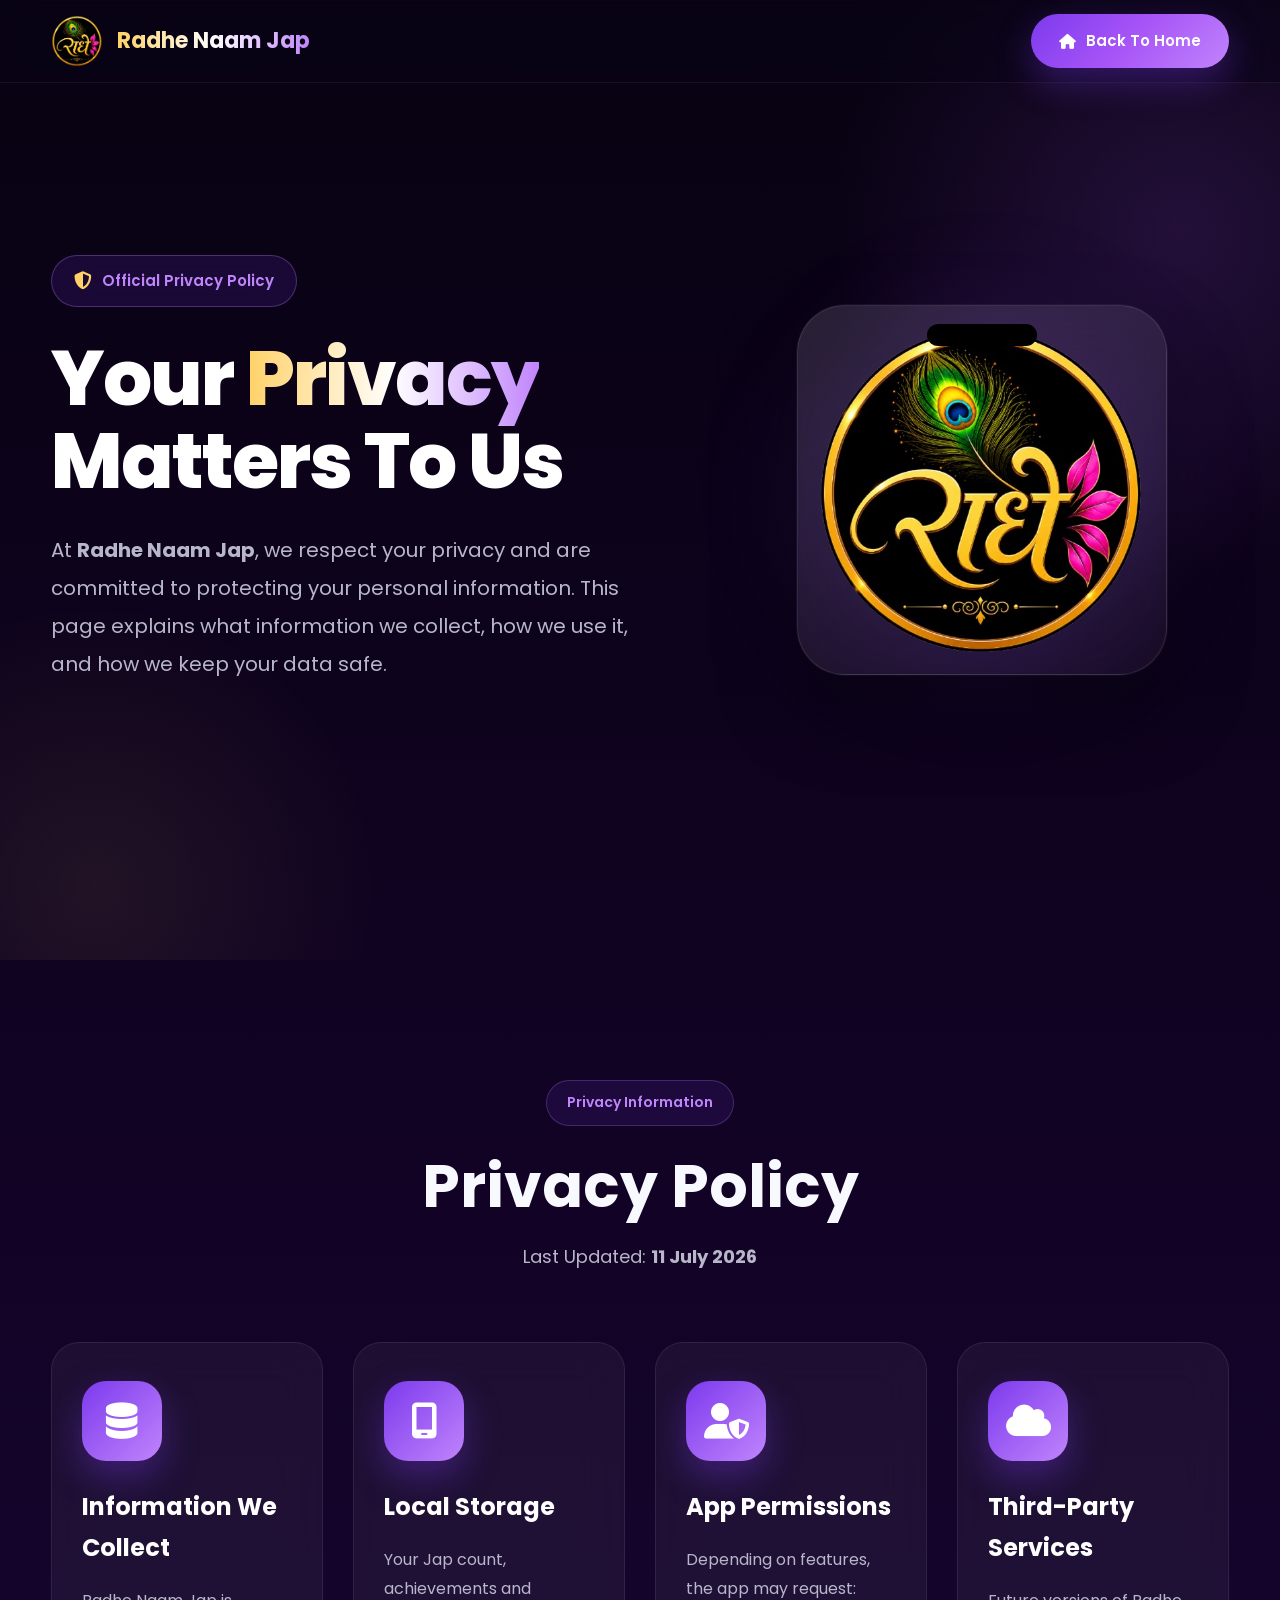
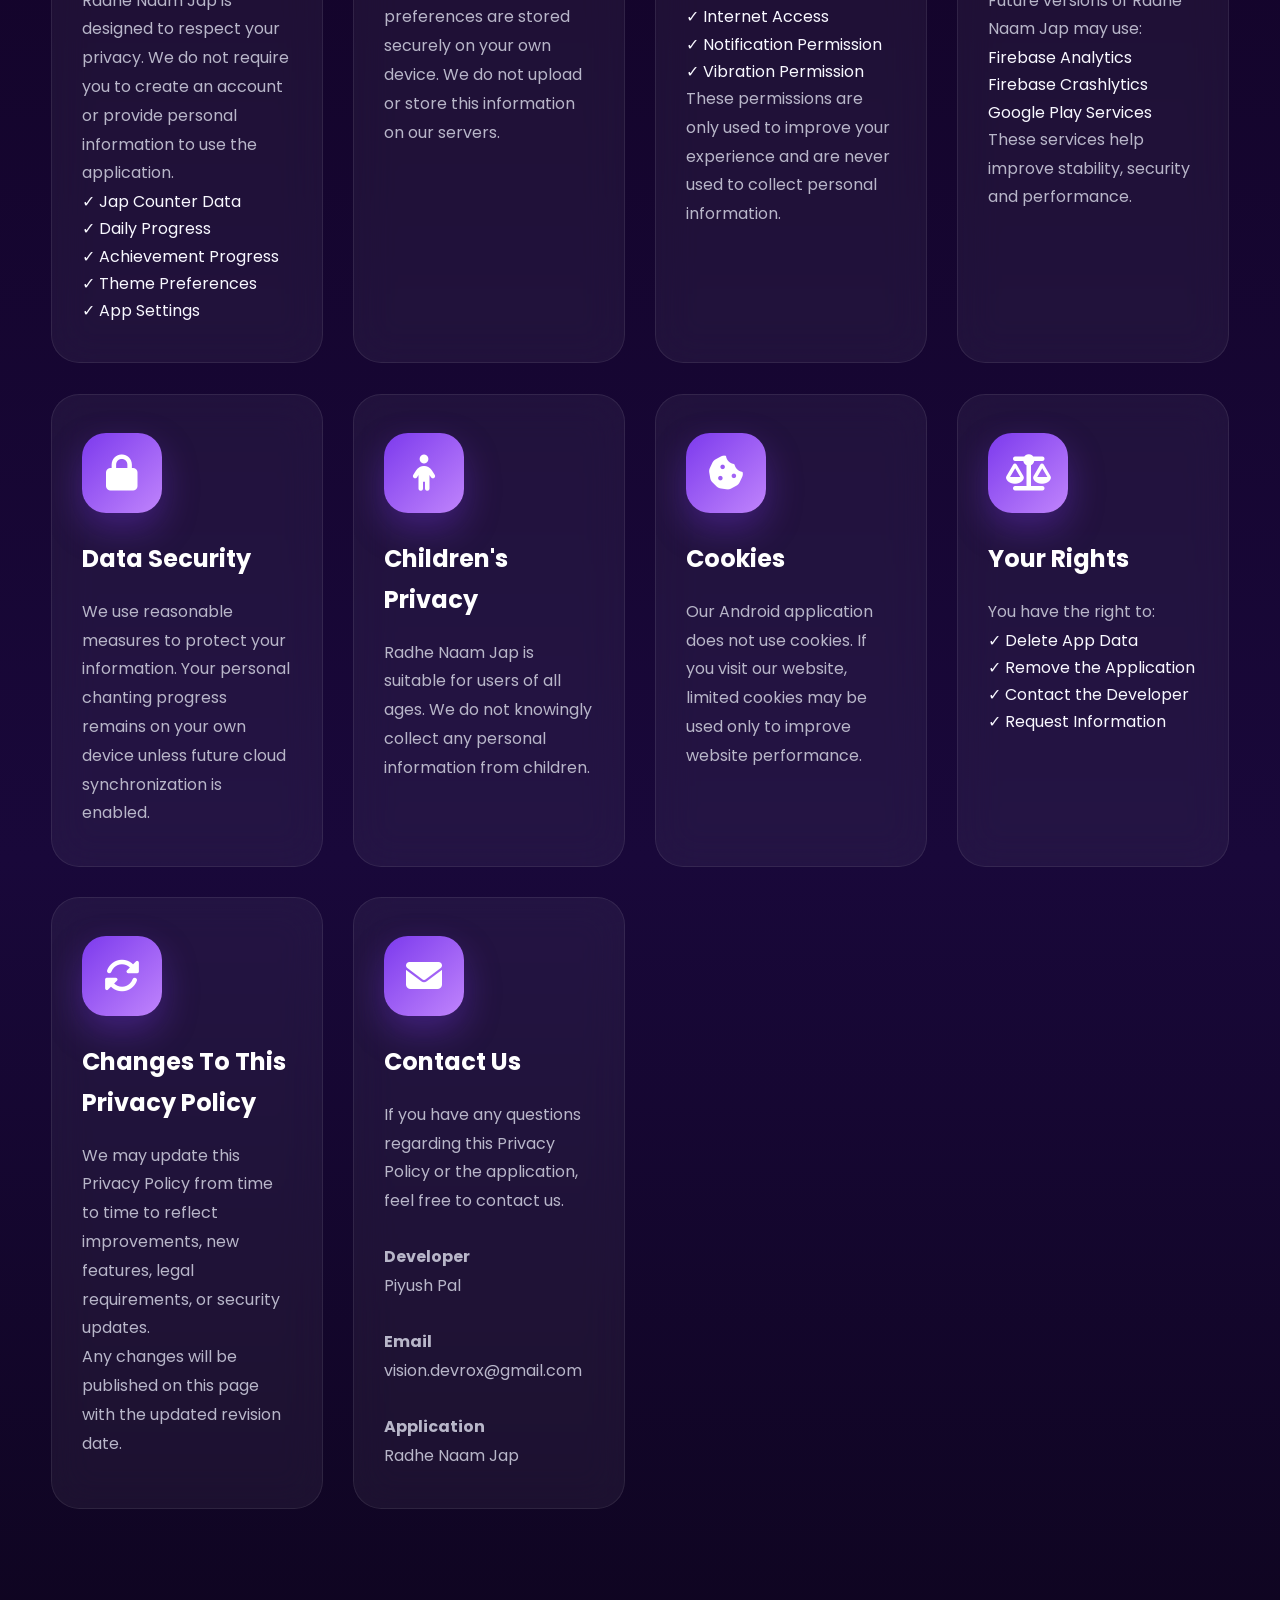
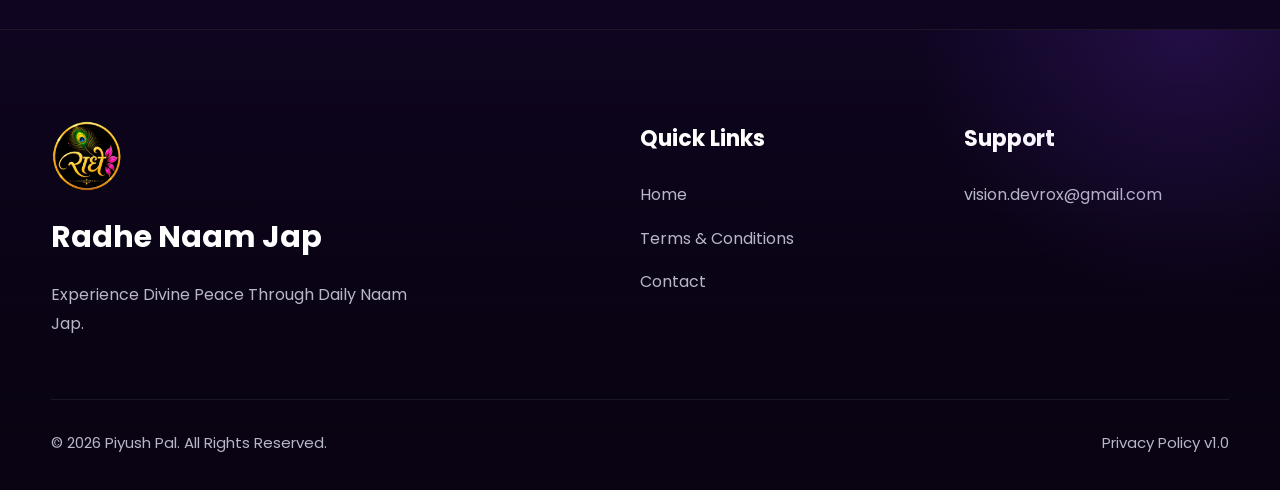
==== pages/privacy.html @ b9de7efd "Upload complete website with folders" ====
<!DOCTYPE html>
<html lang="en">

<head>

    <!-- ==========================================
         BASIC META
    =========================================== -->

    <meta charset="UTF-8">

    <meta name="viewport"
        content="width=device-width, initial-scale=1.0">

    <meta http-equiv="X-UA-Compatible"
        content="IE=edge">

    <title>

        Privacy Policy | Radhe Naam Jap

    </title>

    <meta name="description"
        content="Read the official Privacy Policy of Radhe Naam Jap Android Application. Learn how your data is protected and used.">

    <meta name="keywords"
        content="Privacy Policy, Radhe Naam Jap, Android App">

    <meta name="author"
        content="Piyush Pal">

    <meta name="theme-color"
        content="#120326">

    <!-- ==========================================
         FAVICON
    =========================================== -->

    <link rel="icon"
        href="../images/logo/logo.png">

    <!-- ==========================================
         GOOGLE FONT
    =========================================== -->

    <link rel="preconnect"
        href="https://fonts.googleapis.com">

    <link rel="preconnect"
        href="https://fonts.gstatic.com"
        crossorigin>

    <link href="https://fonts.googleapis.com/css2?family=Poppins:wght@300;400;500;600;700;800&display=swap"
        rel="stylesheet">

    <!-- ==========================================
         FONT AWESOME
    =========================================== -->

    <link rel="stylesheet"
        href="https://cdnjs.cloudflare.com/ajax/libs/font-awesome/6.7.2/css/all.min.css">

    <!-- ==========================================
         MAIN CSS
    =========================================== -->

    <link rel="stylesheet"
        href="../css/style.css">

</head>

<body>

    <!-- ==========================================
         HEADER
    =========================================== -->

    <header class="header">

        <div class="container navbar">

            <a href="../index.html"
                class="logo">

                <img src="../images/logo/logo.png"
                    alt="Logo">

                <span>

                    Radhe Naam Jap

                </span>

            </a>

            <a href="../index.html"
                class="download-btn">

                <i class="fa-solid fa-house"></i>

                Back To Home

            </a>

        </div>

    </header>

    <!-- ==========================================
         HERO
    =========================================== -->

    <section class="hero">

        <div class="container hero-container">

            <div class="hero-left">

                <div class="hero-badge">

                    <i class="fa-solid fa-shield-halved"></i>

                    Official Privacy Policy

                </div>

                <h1>

                    Your

                    <span class="text-gradient">

                        Privacy

                    </span>

                    Matters To Us

                </h1>

                <p class="hero-description">

                    At <strong>Radhe Naam Jap</strong>,
                    we respect your privacy and are committed
                    to protecting your personal information.
                    This page explains what information we collect,
                    how we use it, and how we keep your data safe.

                </p>

            </div>

            <div class="hero-right">

                <div class="phone-wrapper">

                    <div class="phone-glow"></div>

                    <div class="phone-frame">

                        <img src="../images/logo/logo.png"
                            alt="Privacy">

                    </div>

                </div>

            </div>

        </div>

    </section>

    <!-- ==========================================
         CONTENT
    =========================================== -->

    <section class="features">

        <div class="container">

            <div class="section-header">

                <span class="section-tag">

                    Privacy Information

                </span>

                <h2>

                    Privacy Policy

                </h2>

                <p>

                    Last Updated:
                    <strong>11 July 2026</strong>

                </p>

            </div>

            <div class="features-grid">

                                <!-- ==========================================
                     1. INFORMATION WE COLLECT
                =========================================== -->

                <div class="feature-card">

                    <div class="feature-icon">

                        <i class="fa-solid fa-database"></i>

                    </div>

                    <h3>

                        Information We Collect

                    </h3>

                    <p>

                        Radhe Naam Jap is designed to respect your privacy.
                        We do not require you to create an account or provide
                        personal information to use the application.

                    </p>

                    <ul>

                        <li>✓ Jap Counter Data</li>

                        <li>✓ Daily Progress</li>

                        <li>✓ Achievement Progress</li>

                        <li>✓ Theme Preferences</li>

                        <li>✓ App Settings</li>

                    </ul>

                </div>

                <!-- ==========================================
                     2. DATA STORAGE
                =========================================== -->

                <div class="feature-card">

                    <div class="feature-icon">

                        <i class="fa-solid fa-mobile-screen"></i>

                    </div>

                    <h3>

                        Local Storage

                    </h3>

                    <p>

                        Your Jap count, achievements and preferences
                        are stored securely on your own device.

                        We do not upload or store this information
                        on our servers.

                    </p>

                </div>

                <!-- ==========================================
                     3. PERMISSIONS
                =========================================== -->

                <div class="feature-card">

                    <div class="feature-icon">

                        <i class="fa-solid fa-user-shield"></i>

                    </div>

                    <h3>

                        App Permissions

                    </h3>

                    <p>

                        Depending on features, the app may request:

                    </p>

                    <ul>

                        <li>✓ Internet Access</li>

                        <li>✓ Notification Permission</li>

                        <li>✓ Vibration Permission</li>

                    </ul>

                    <p>

                        These permissions are only used to improve
                        your experience and are never used to collect
                        personal information.

                    </p>

                </div>

                <!-- ==========================================
                     4. THIRD PARTY SERVICES
                =========================================== -->

                <div class="feature-card">

                    <div class="feature-icon">

                        <i class="fa-solid fa-cloud"></i>

                    </div>

                    <h3>

                        Third-Party Services

                    </h3>

                    <p>

                        Future versions of Radhe Naam Jap may use:

                    </p>

                    <ul>

                        <li>Firebase Analytics</li>

                        <li>Firebase Crashlytics</li>

                        <li>Google Play Services</li>

                    </ul>

                    <p>

                        These services help improve stability,
                        security and performance.

                    </p>

                </div>

                <!-- ==========================================
                     5. DATA SECURITY
                =========================================== -->

                <div class="feature-card">

                    <div class="feature-icon">

                        <i class="fa-solid fa-lock"></i>

                    </div>

                    <h3>

                        Data Security

                    </h3>

                    <p>

                        We use reasonable measures to protect
                        your information.

                        Your personal chanting progress remains
                        on your own device unless future cloud
                        synchronization is enabled.

                    </p>

                </div>

                <!-- ==========================================
                     6. CHILDREN'S PRIVACY
                =========================================== -->

                <div class="feature-card">

                    <div class="feature-icon">

                        <i class="fa-solid fa-child"></i>

                    </div>

                    <h3>

                        Children's Privacy

                    </h3>

                    <p>

                        Radhe Naam Jap is suitable for users
                        of all ages.

                        We do not knowingly collect any personal
                        information from children.

                    </p>

                </div>

                <!-- ==========================================
                     7. COOKIES
                =========================================== -->

                <div class="feature-card">

                    <div class="feature-icon">

                        <i class="fa-solid fa-cookie-bite"></i>

                    </div>

                    <h3>

                        Cookies

                    </h3>

                    <p>

                        Our Android application does not use cookies.

                        If you visit our website, limited cookies
                        may be used only to improve website performance.

                    </p>

                </div>

                <!-- ==========================================
                     8. YOUR RIGHTS
                =========================================== -->

                <div class="feature-card">

                    <div class="feature-icon">

                        <i class="fa-solid fa-scale-balanced"></i>

                    </div>

                    <h3>

                        Your Rights

                    </h3>

                    <p>

                        You have the right to:

                    </p>

                    <ul>

                        <li>✓ Delete App Data</li>

                        <li>✓ Remove the Application</li>

                        <li>✓ Contact the Developer</li>

                        <li>✓ Request Information</li>

                    </ul>

                </div>

                                <!-- ==========================================
                     9. POLICY UPDATES
                =========================================== -->

                <div class="feature-card">

                    <div class="feature-icon">

                        <i class="fa-solid fa-rotate"></i>

                    </div>

                    <h3>

                        Changes To This Privacy Policy

                    </h3>

                    <p>

                        We may update this Privacy Policy from time to time
                        to reflect improvements, new features, legal
                        requirements, or security updates.

                    </p>

                    <p>

                        Any changes will be published on this page with
                        the updated revision date.

                    </p>

                </div>

                <!-- ==========================================
                     10. CONTACT
                =========================================== -->

                <div class="feature-card">

                    <div class="feature-icon">

                        <i class="fa-solid fa-envelope"></i>

                    </div>

                    <h3>

                        Contact Us

                    </h3>

                    <p>

                        If you have any questions regarding this
                        Privacy Policy or the application,
                        feel free to contact us.

                    </p>

                    <br>

                    <p>

                        <strong>Developer</strong><br>

                        Piyush Pal

                    </p>

                    <br>

                    <p>

                        <strong>Email</strong><br>

                        <a href="mailto:vision.devrox@gmail.com">

                            vision.devrox@gmail.com

                        </a>

                    </p>

                    <br>

                    <p>

                        <strong>Application</strong><br>

                        Radhe Naam Jap

                    </p>

                </div>

            </div>

        </div>

    </section>

    <!-- ==========================================
         FOOTER
    =========================================== -->

    <footer class="footer">

        <div class="container">

            <div class="footer-top">

                <div class="footer-brand">

                    <img
                        src="../images/logo/logo.png"
                        alt="Logo">

                    <h3>

                        Radhe Naam Jap

                    </h3>

                    <p>

                        Experience Divine Peace Through Daily Naam Jap.

                    </p>

                </div>

                <div class="footer-links">

                    <h4>

                        Quick Links

                    </h4>

                    <a href="../index.html">

                        Home

                    </a>

                    <a href="terms.html">

                        Terms & Conditions

                    </a>

                    <a href="contact.html">

                        Contact

                    </a>

                </div>

                <div class="footer-links">

                    <h4>

                        Support

                    </h4>

                    <a href="mailto:vision.devrox@gmail.com">

                        vision.devrox@gmail.com

                    </a>

                </div>

            </div>

            <div class="footer-bottom">

                <p>

                    © <span id="currentYear"></span> Piyush Pal.
                    All Rights Reserved.

                </p>

                <p>

                    Privacy Policy v1.0

                </p>

            </div>

        </div>

    </footer>

    <!-- ==========================================
         JAVASCRIPT
    =========================================== -->

    <script>

        document.getElementById("currentYear").textContent =
            new Date().getFullYear();

    </script>

</body>

</html>
---- css/style.css ----
/* ==========================================================
   RADHE NAAM JAP WEBSITE
   Version : 2.0.0
   Theme   : Purple Glassmorphism
   Author  : Piyush Pal
========================================================== */

/* ==========================================================
   GOOGLE FONT
========================================================== */

@import url('https://fonts.googleapis.com/css2?family=Poppins:wght@300;400;500;600;700;800&display=swap');

/* ==========================================================
   ROOT VARIABLES
========================================================== */

:root{

    --primary:#7c3aed;

    --primary-light:#a855f7;

    --secondary:#c084fc;

    --accent:#facc15;

    --gold:#ffd166;

    --white:#ffffff;

    --text:#f8f8ff;

    --muted:#b8b6c9;

    --bg:#090312;

    --bg2:#120326;

    --card:rgba(255,255,255,.05);

    --glass:rgba(255,255,255,.07);

    --border:rgba(255,255,255,.08);

    --shadow:0 20px 60px rgba(0,0,0,.35);

    --radius:24px;

    --transition:.35s ease;

}

/* ==========================================================
   RESET
========================================================== */

*{

    margin:0;

    padding:0;

    box-sizing:border-box;

}

html{

    scroll-behavior:smooth;

}

body{

    font-family:"Poppins",sans-serif;

    background:

    linear-gradient(

    180deg,

    #080211,

    #120326,

    #19083a,

    #090312

    );

    color:var(--text);

    overflow-x:hidden;

    line-height:1.7;

}

img{

    max-width:100%;

    display:block;

}

a{

    text-decoration:none;

    color:inherit;

}

button{

    border:none;

    outline:none;

    cursor:pointer;

    font-family:inherit;

}

ul{

    list-style:none;

}

/* ==========================================================
   SCROLLBAR
========================================================== */

::-webkit-scrollbar{

    width:10px;

}

::-webkit-scrollbar-track{

    background:#0d051d;

}

::-webkit-scrollbar-thumb{

    background:linear-gradient(

    var(--primary),

    var(--secondary)

    );

    border-radius:50px;

}

/* ==========================================================
   SELECTION
========================================================== */

::selection{

    background:var(--primary);

    color:#fff;

}

/* ==========================================================
   CONTAINER
========================================================== */

.container{

    width:min(1200px,92%);

    margin:auto;

}

/* ==========================================================
   COMMON SECTION
========================================================== */

section{

    position:relative;

    padding:120px 0;

}

.section-header{

    max-width:760px;

    margin:0 auto 70px;

    text-align:center;

}

.section-tag{

    display:inline-flex;

    align-items:center;

    gap:8px;

    padding:10px 20px;

    border-radius:50px;

    background:rgba(124,58,237,.12);

    color:var(--secondary);

    border:1px solid rgba(192,132,252,.25);

    font-size:14px;

    font-weight:600;

    margin-bottom:24px;

}

.section-header h2{

    font-size:clamp(38px,5vw,60px);

    line-height:1.2;

    margin-bottom:20px;

}

.section-header p{

    color:var(--muted);

    font-size:18px;

}

/* ==========================================================
   TEXT GRADIENT
========================================================== */

.text-gradient{

    background:linear-gradient(

    90deg,

    var(--gold),

    #ffffff,

    var(--secondary)

    );

    -webkit-background-clip:text;

    background-clip:text;

    -webkit-text-fill-color:transparent;

}

/* ==========================================================
   BACKGROUND BLOBS
========================================================== */

.background-blobs{

    position:fixed;

    inset:0;

    overflow:hidden;

    pointer-events:none;

    z-index:-2;

}

.blob{

    position:absolute;

    border-radius:50%;

    filter:blur(90px);

    opacity:.35;

    animation:floatBlob 16s ease-in-out infinite;

}

.blob1{

    width:420px;

    height:420px;

    background:#7c3aed;

    top:-120px;

    left:-120px;

}

.blob2{

    width:350px;

    height:350px;

    background:#c084fc;

    right:-80px;

    top:180px;

    animation-delay:3s;

}

.blob3{

    width:300px;

    height:300px;

    background:#4f46e5;

    bottom:-100px;

    left:20%;

    animation-delay:6s;

}

.blob4{

    width:260px;

    height:260px;

    background:#9333ea;

    right:15%;

    bottom:10%;

    animation-delay:9s;

}

@keyframes floatBlob{

    0%,100%{

        transform:translateY(0) scale(1);

    }

    50%{

        transform:translateY(-40px) scale(1.08);

    }

}

/* ==========================================================
   LOADER
========================================================== */

#loader{

    position:fixed;

    inset:0;

    background:linear-gradient(
        180deg,
        #090312,
        #120326
    );

    display:flex;

    flex-direction:column;

    align-items:center;

    justify-content:center;

    gap:30px;

    z-index:99999;

    transition:.6s ease;

}

#loader.hide{

    opacity:0;

    visibility:hidden;

}

.loader-ring{

    width:90px;

    height:90px;

    border-radius:50%;

    border:5px solid rgba(255,255,255,.08);

    border-top:5px solid var(--primary);

    animation:loaderSpin 1s linear infinite;

}

#loader h2{

    font-size:30px;

    font-weight:700;

    letter-spacing:1px;

    color:#fff;

}

@keyframes loaderSpin{

    to{

        transform:rotate(360deg);

    }

}

/* ==========================================================
   PROGRESS BAR
========================================================== */

#progressBar{

    position:fixed;

    top:0;

    left:0;

    width:0;

    height:4px;

    background:linear-gradient(
        90deg,
        var(--primary),
        var(--secondary),
        var(--gold)
    );

    z-index:9999;

}

/* ==========================================================
   CURSOR GLOW
========================================================== */

.cursor-glow{

    position:fixed;

    width:260px;

    height:260px;

    border-radius:50%;

    background:radial-gradient(
        circle,
        rgba(168,85,247,.18),
        transparent 70%
    );

    pointer-events:none;

    transform:translate(-50%,-50%);

    z-index:-1;

    transition:
        left .08s linear,
        top .08s linear;

}

/* ==========================================================
   HEADER
========================================================== */

.header{

    position:fixed;

    top:0;

    left:0;

    width:100%;

    z-index:1000;

    backdrop-filter:blur(18px);

    background:rgba(10,5,25,.45);

    border-bottom:1px solid rgba(255,255,255,.06);

    transition:.35s;

}

.header.scrolled{

    background:rgba(10,5,25,.88);

    box-shadow:0 10px 40px rgba(0,0,0,.28);

}

/* ==========================================================
   NAVBAR
========================================================== */

.navbar{

    height:82px;

    display:flex;

    align-items:center;

    justify-content:space-between;

    gap:30px;

}

/* ==========================================================
   LOGO
========================================================== */

.logo{

    display:flex;

    align-items:center;

    gap:14px;

    color:#fff;

    font-size:22px;

    font-weight:700;

    flex-shrink:0;

}

.logo img{

    width:52px;

    height:52px;

    object-fit:contain;

}

.logo span{

    background:linear-gradient(
        90deg,
        var(--gold),
        #ffffff,
        var(--secondary)
    );

    background-clip:text;

    -webkit-background-clip:text;

    -webkit-text-fill-color:transparent;

}

/* ==========================================================
   NAVIGATION
========================================================== */

.nav{

    flex:1;

    display:flex;

    justify-content:center;

}

.nav-links{

    display:flex;

    align-items:center;

    gap:38px;

}

.nav-links a{

    position:relative;

    color:var(--text);

    font-size:16px;

    font-weight:500;

    transition:.3s;

}

.nav-links a:hover,

.nav-links a.active{

    color:var(--gold);

}

.nav-links a::after{

    content:"";

    position:absolute;

    left:50%;

    bottom:-8px;

    width:0;

    height:2px;

    background:var(--gold);

    border-radius:50px;

    transform:translateX(-50%);

    transition:.3s;

}

.nav-links a:hover::after,

.nav-links a.active::after{

    width:100%;

}

/* ==========================================================
   DOWNLOAD BUTTON
========================================================== */

.download-btn{

    display:inline-flex;

    align-items:center;

    justify-content:center;

    gap:10px;

    padding:14px 28px;

    border-radius:50px;

    background:linear-gradient(
        135deg,
        #7c3aed,
        #a855f7,
        #c084fc
    );

    color:#fff;

    font-size:15px;

    font-weight:600;

    transition:.35s;

    box-shadow:0 14px 35px rgba(124,58,237,.35);

}

.download-btn:hover{

    transform:translateY(-4px);

    box-shadow:0 20px 45px rgba(124,58,237,.45);

}

/* ==========================================================
   MOBILE MENU
========================================================== */

.menu-toggle{

    width:48px;

    height:48px;

    display:none;

    flex-direction:column;

    justify-content:center;

    align-items:center;

    gap:6px;

    background:none;

}

.menu-toggle span{

    width:28px;

    height:3px;

    border-radius:20px;

    background:#fff;

    transition:.35s;

}

.menu-toggle.active span:nth-child(1){

    transform:translateY(9px) rotate(45deg);

}

.menu-toggle.active span:nth-child(2){

    opacity:0;

}

.menu-toggle.active span:nth-child(3){

    transform:translateY(-9px) rotate(-45deg);

}

/* ==========================================================
   HERO SECTION
========================================================== */

.hero{

    min-height:100vh;

    display:flex;

    align-items:center;

    position:relative;

    overflow:hidden;

    padding-top:140px;

}

.hero-container{

    display:grid;

    grid-template-columns:1.1fr .9fr;

    align-items:center;

    gap:80px;

}

/* ==========================================================
   HERO LEFT
========================================================== */

.hero-left{

    position:relative;

    z-index:2;

}

.hero-badge{

    display:inline-flex;

    align-items:center;

    gap:10px;

    padding:12px 22px;

    border-radius:50px;

    margin-bottom:30px;

    background:rgba(124,58,237,.15);

    border:1px solid rgba(192,132,252,.30);

    color:var(--secondary);

    font-size:15px;

    font-weight:600;

    backdrop-filter:blur(18px);

}

.hero-badge i{

    color:var(--gold);

    font-size:18px;

}

/* ==========================================================
   HERO TITLE
========================================================== */

.hero h1{

    font-size:clamp(52px,6vw,78px);

    line-height:1.08;

    font-weight:800;

    margin-bottom:28px;

    letter-spacing:-2px;

    color:#ffffff;

}

.hero-description{

    max-width:640px;

    font-size:20px;

    color:var(--muted);

    line-height:1.9;

    margin-bottom:42px;

}

/* ==========================================================
   HERO BUTTONS
========================================================== */

.hero-buttons{

    display:flex;

    align-items:center;

    gap:20px;

    flex-wrap:wrap;

    margin-bottom:60px;

}

.btn-primary{

    display:inline-flex;

    align-items:center;

    justify-content:center;

    gap:12px;

    padding:18px 36px;

    border-radius:60px;

    background:linear-gradient(

    135deg,

    var(--primary),

    var(--primary-light),

    var(--secondary)

    );

    color:#fff;

    font-size:16px;

    font-weight:600;

    transition:.35s;

    box-shadow:0 18px 45px rgba(124,58,237,.35);

}

.btn-primary:hover{

    transform:translateY(-4px);

    box-shadow:0 24px 60px rgba(124,58,237,.45);

}

.btn-secondary{

    display:inline-flex;

    align-items:center;

    justify-content:center;

    gap:12px;

    padding:18px 34px;

    border-radius:60px;

    border:1px solid rgba(255,255,255,.12);

    background:rgba(255,255,255,.05);

    backdrop-filter:blur(18px);

    color:#ffffff;

    transition:.35s;

}

.btn-secondary:hover{

    background:rgba(255,255,255,.10);

    transform:translateY(-4px);

}

/* ==========================================================
   MINI STATS
========================================================== */

.hero-stats{

    display:flex;

    align-items:center;

    gap:24px;

    flex-wrap:wrap;

}

.mini-stat{

    min-width:150px;

    padding:22px;

    border-radius:22px;

    background:rgba(255,255,255,.05);

    border:1px solid rgba(255,255,255,.08);

    backdrop-filter:blur(20px);

    transition:.35s;

}

.mini-stat:hover{

    transform:translateY(-8px);

    border-color:rgba(192,132,252,.35);

}

.mini-stat h3{

    font-size:30px;

    color:var(--gold);

    margin-bottom:6px;

}

.mini-stat span{

    color:var(--muted);

    font-size:15px;

}

/* ==========================================================
   HERO RIGHT
========================================================== */

.hero-right{

    position:relative;

    display:flex;

    align-items:center;

    justify-content:center;

    min-height:700px;

}

.phone-wrapper{

    position:relative;

    width:370px;

    z-index:2;

}

/* ==========================================================
   PHONE GLOW
========================================================== */

.phone-glow{

    position:absolute;

    inset:-40px;

    border-radius:50%;

    background:radial-gradient(

        circle,

        rgba(168,85,247,.45),

        rgba(124,58,237,.18),

        transparent 72%

    );

    filter:blur(40px);

    animation:phoneGlow 4s ease-in-out infinite;

    z-index:-1;

}

@keyframes phoneGlow{

    0%,100%{

        transform:scale(1);

        opacity:.8;

    }

    50%{

        transform:scale(1.08);

        opacity:1;

    }

}

/* ==========================================================
   PHONE FRAME
========================================================== */

.phone-frame{

    position:relative;

    width:100%;

    padding:16px;

    border-radius:48px;

    background:linear-gradient(

        145deg,

        rgba(255,255,255,.12),

        rgba(255,255,255,.04)

    );

    border:1px solid rgba(255,255,255,.10);

    backdrop-filter:blur(30px);

    box-shadow:

        0 35px 80px rgba(0,0,0,.45),

        0 0 0 1px rgba(255,255,255,.05);

}

.phone-frame::before{

    content:"";

    position:absolute;

    top:18px;

    left:50%;

    transform:translateX(-50%);

    width:110px;

    height:22px;

    border-radius:20px;

    background:#000;

    z-index:5;

}

.phone-frame img{

    width:100%;

    border-radius:34px;

    display:block;

}

/* ==========================================================
   FLOATING CARDS
========================================================== */

.floating-card{

    position:absolute;

    display:flex;

    align-items:center;

    gap:16px;

    padding:18px 22px;

    border-radius:22px;

    background:rgba(255,255,255,.07);

    border:1px solid rgba(255,255,255,.10);

    backdrop-filter:blur(24px);

    box-shadow:0 25px 55px rgba(0,0,0,.28);

    animation:floatCard 5s ease-in-out infinite;

    z-index:3;

}

.floating-card i{

    width:54px;

    height:54px;

    display:flex;

    align-items:center;

    justify-content:center;

    border-radius:16px;

    background:linear-gradient(

        135deg,

        var(--primary),

        var(--secondary)

    );

    color:#fff;

    font-size:22px;

}

.floating-card h4{

    font-size:17px;

    margin-bottom:4px;

    color:#fff;

}

.floating-card p{

    font-size:14px;

    color:var(--muted);

}

/* ==========================================================
   CARD POSITIONS
========================================================== */

.card-one{

    top:70px;

    left:-120px;

}

.card-two{

    right:-120px;

    top:250px;

    animation-delay:1.5s;

}

.card-three{

    left:-80px;

    bottom:60px;

    animation-delay:3s;

}

/* ==========================================================
   CARD ANIMATION
========================================================== */

@keyframes floatCard{

    0%,100%{

        transform:translateY(0);

    }

    50%{

        transform:translateY(-16px);

    }

}

/* ==========================================================
   HERO DECORATION
========================================================== */

.hero::before{

    content:"";

    position:absolute;

    width:700px;

    height:700px;

    right:-250px;

    top:-120px;

    border-radius:50%;

    background:radial-gradient(

        circle,

        rgba(168,85,247,.16),

        transparent 70%

    );

    pointer-events:none;

}

.hero::after{

    content:"";

    position:absolute;

    width:550px;

    height:550px;

    left:-180px;

    bottom:-200px;

    border-radius:50%;

    background:radial-gradient(

        circle,

        rgba(255,209,102,.08),

        transparent 75%

    );

    pointer-events:none;

}

/* ==========================================================
   FEATURES SECTION
========================================================== */

.features{

    position:relative;

    overflow:hidden;

}

.features-grid{

    display:grid;

    grid-template-columns:repeat(4,1fr);

    gap:30px;

}

/* ==========================================================
   FEATURE CARD
========================================================== */

.feature-card{

    position:relative;

    overflow:hidden;

    padding:38px 30px;

    border-radius:28px;

    background:rgba(255,255,255,.05);

    border:1px solid rgba(255,255,255,.08);

    backdrop-filter:blur(20px);

    transition:.45s ease;

}

.feature-card::before{

    content:"";

    position:absolute;

    inset:0;

    background:linear-gradient(

        135deg,

        rgba(168,85,247,.15),

        transparent,

        rgba(255,209,102,.06)

    );

    opacity:0;

    transition:.4s;

}

.feature-card:hover::before{

    opacity:1;

}

.feature-card:hover{

    transform:translateY(-12px);

    border-color:rgba(192,132,252,.35);

    box-shadow:

        0 25px 60px rgba(0,0,0,.30);

}

/* ==========================================================
   FEATURE ICON
========================================================== */

.feature-icon{

    width:80px;

    height:80px;

    border-radius:24px;

    display:flex;

    align-items:center;

    justify-content:center;

    margin-bottom:26px;

    font-size:36px;

    background:linear-gradient(

        135deg,

        var(--primary),

        var(--secondary)

    );

    color:#fff;

    box-shadow:

        0 15px 35px rgba(124,58,237,.35);

}

/* ==========================================================
   FEATURE TITLE
========================================================== */

.feature-card h3{

    font-size:24px;

    margin-bottom:18px;

    color:#fff;

}

.feature-card p{

    color:var(--muted);

    font-size:16px;

    line-height:1.8;

}

/* ==========================================================
   FEATURE HOVER
========================================================== */

.feature-card:hover .feature-icon{

    transform:rotate(8deg) scale(1.08);

    transition:.4s;

}

/* ==========================================================
   FEATURE BORDER GLOW
========================================================== */

.feature-card::after{

    content:"";

    position:absolute;

    inset:0;

    border-radius:inherit;

    padding:1px;

    background:linear-gradient(

        135deg,

        rgba(168,85,247,.45),

        transparent,

        rgba(255,209,102,.25)

    );

    mask:

        linear-gradient(#fff 0 0) content-box,

        linear-gradient(#fff 0 0);

    -webkit-mask:

        linear-gradient(#fff 0 0) content-box,

        linear-gradient(#fff 0 0);

    -webkit-mask-composite:xor;

    mask-composite:exclude;

    opacity:0;

    transition:.4s;

}

.feature-card:hover::after{

    opacity:1;

}


/* ==========================================================
   STATS SECTION
========================================================== */

.stats{

    position:relative;

    padding:110px 0;

}

.stats-grid{

    display:grid;

    grid-template-columns:repeat(4,1fr);

    gap:30px;

}

.stat-box{

    position:relative;

    overflow:hidden;

    padding:45px 25px;

    text-align:center;

    border-radius:28px;

    background:rgba(255,255,255,.05);

    border:1px solid rgba(255,255,255,.08);

    backdrop-filter:blur(20px);

    transition:.4s ease;

}

.stat-box:hover{

    transform:translateY(-10px);

    border-color:rgba(192,132,252,.35);

    box-shadow:

        0 25px 55px rgba(0,0,0,.28);

}

.stat-box::before{

    content:"";

    position:absolute;

    inset:0;

    background:

    linear-gradient(

        135deg,

        rgba(168,85,247,.10),

        transparent,

        rgba(255,209,102,.06)

    );

    opacity:0;

    transition:.35s;

}

.stat-box:hover::before{

    opacity:1;

}

.stat-box h2{

    font-size:52px;

    font-weight:800;

    color:var(--gold);

    margin-bottom:10px;

}

.stat-box p{

    color:var(--muted);

    font-size:17px;

}

/* ==========================================================
   SCREENSHOTS
========================================================== */

.screenshots{

    position:relative;

    overflow:hidden;

}

.preview-wrapper{

    display:grid;

    grid-template-columns:.95fr 1.05fr;

    align-items:center;

    gap:90px;

}

/* ==========================================================
   PREVIEW PHONE
========================================================== */

.preview-phone{

    position:relative;

    width:360px;

    margin:auto;

    padding:16px;

    border-radius:46px;

    background:

    linear-gradient(

        145deg,

        rgba(255,255,255,.12),

        rgba(255,255,255,.04)

    );

    border:1px solid rgba(255,255,255,.08);

    backdrop-filter:blur(20px);

    box-shadow:

        0 30px 70px rgba(0,0,0,.35);

}

.preview-phone::before{

    content:"";

    position:absolute;

    top:18px;

    left:50%;

    transform:translateX(-50%);

    width:105px;

    height:20px;

    background:#000;

    border-radius:30px;

    z-index:5;

}

.preview-phone img{

    width:100%;

    display:block;

    border-radius:30px;

    transition:.5s;

}

.preview-phone:hover img{

    transform:scale(1.02);

}

/* ==========================================================
   PREVIEW CONTENT
========================================================== */

.preview-content h3{

    font-size:48px;

    line-height:1.2;

    margin-bottom:24px;

    color:#fff;

}

.preview-content p{

    font-size:18px;

    color:var(--muted);

    line-height:1.9;

    margin-bottom:35px;

}

.preview-list{

    display:grid;

    gap:18px;

}

.preview-list li{

    display:flex;

    align-items:center;

    gap:14px;

    padding:18px 24px;

    border-radius:18px;

    background:rgba(255,255,255,.04);

    border:1px solid rgba(255,255,255,.06);

    transition:.35s;

}

.preview-list li:hover{

    transform:translateX(10px);

    border-color:rgba(192,132,252,.35);

}

/* ==========================================================
   DOWNLOAD SECTION
========================================================== */

.download{

    position:relative;

    overflow:hidden;

}

.download-card{

    position:relative;

    max-width:900px;

    margin:auto;

    text-align:center;

    padding:80px 60px;

    border-radius:36px;

    background:linear-gradient(

        145deg,

        rgba(124,58,237,.16),

        rgba(255,255,255,.05)

    );

    border:1px solid rgba(255,255,255,.10);

    backdrop-filter:blur(25px);

    overflow:hidden;

}

.download-card::before{

    content:"";

    position:absolute;

    width:450px;

    height:450px;

    background:radial-gradient(

        circle,

        rgba(168,85,247,.25),

        transparent 70%

    );

    top:-180px;

    right:-150px;

    pointer-events:none;

}

.download-icon{

    width:110px;

    height:110px;

    margin:auto auto 35px;

    display:flex;

    align-items:center;

    justify-content:center;

    border-radius:28px;

    background:linear-gradient(

        135deg,

        var(--primary),

        var(--secondary)

    );

    color:#fff;

    font-size:48px;

    box-shadow:0 25px 60px rgba(124,58,237,.35);

}

.download-card h2{

    font-size:52px;

    margin-bottom:24px;

}

.download-card p{

    max-width:680px;

    margin:auto;

    color:var(--muted);

    font-size:19px;

    line-height:1.9;

    margin-bottom:45px;

}

/* ==========================================================
   DOWNLOAD BUTTON
========================================================== */

.download-big{

    display:inline-flex;

    align-items:center;

    justify-content:center;

    gap:14px;

    padding:22px 48px;

    border-radius:60px;

    background:linear-gradient(

        135deg,

        var(--primary),

        var(--primary-light),

        var(--secondary)

    );

    color:#fff;

    font-size:18px;

    font-weight:700;

    transition:.35s;

    box-shadow:0 22px 60px rgba(124,58,237,.35);

}

.download-big:hover{

    transform:translateY(-6px);

    box-shadow:0 30px 70px rgba(124,58,237,.45);

}

/* ==========================================================
   DOWNLOAD INFO
========================================================== */

.download-info{

    margin-top:45px;

    display:flex;

    justify-content:center;

    flex-wrap:wrap;

    gap:18px;

}

.download-info span{

    display:flex;

    align-items:center;

    gap:10px;

    padding:14px 22px;

    border-radius:40px;

    background:rgba(255,255,255,.06);

    border:1px solid rgba(255,255,255,.08);

    color:var(--muted);

    transition:.35s;

}

.download-info span:hover{

    border-color:rgba(192,132,252,.35);

    color:#fff;

}

.download-info i{

    color:var(--gold);

}

/* ==========================================================
   FAQ
========================================================== */

.faq{

    position:relative;

}

.faq-list{

    max-width:900px;

    margin:auto;

}

.faq-item{

    margin-bottom:22px;

    border-radius:22px;

    overflow:hidden;

    background:rgba(255,255,255,.05);

    border:1px solid rgba(255,255,255,.08);

    transition:.35s;

}

.faq-item:hover{

    border-color:rgba(192,132,252,.30);

}

.faq-question{

    width:100%;

    display:flex;

    justify-content:space-between;

    align-items:center;

    padding:28px 30px;

    background:none;

    color:#fff;

    font-size:20px;

    font-weight:600;

}

.faq-question i{

    transition:.35s;

    color:var(--gold);

}

.faq-item.active .faq-question i{

    transform:rotate(45deg);

}

.faq-answer{

    max-height:0;

    overflow:hidden;

    transition:max-height .4s ease;

}

.faq-answer p{

    padding:0 30px 28px;

    color:var(--muted);

    line-height:1.9;

}

/* ==========================================================
   FOOTER
========================================================== */

.footer{

    position:relative;

    padding:90px 0 35px;

    background:linear-gradient(

        180deg,

        transparent,

        rgba(9,3,18,.95)

    );

    border-top:1px solid rgba(255,255,255,.08);

    overflow:hidden;

}

.footer::before{

    content:"";

    position:absolute;

    width:550px;

    height:550px;

    top:-280px;

    right:-180px;

    border-radius:50%;

    background:radial-gradient(

        circle,

        rgba(124,58,237,.18),

        transparent 70%

    );

    pointer-events:none;

}

.footer-top{

    display:grid;

    grid-template-columns:2fr 1fr 1fr;

    gap:60px;

    margin-bottom:60px;

}

/* ==========================================================
   FOOTER BRAND
========================================================== */

.footer-brand img{

    width:72px;

    margin-bottom:20px;

}

.footer-brand h3{

    font-size:30px;

    margin-bottom:18px;

    color:#fff;

}

.footer-brand p{

    max-width:380px;

    color:var(--muted);

    line-height:1.8;

}

/* ==========================================================
   FOOTER LINKS
========================================================== */

.footer-links h4{

    margin-bottom:24px;

    color:#fff;

    font-size:22px;

}

.footer-links{

    display:flex;

    flex-direction:column;

}

.footer-links a{

    margin-bottom:16px;

    color:var(--muted);

    transition:.3s;

}

.footer-links a:hover{

    color:var(--gold);

    transform:translateX(8px);

}

/* ==========================================================
   SOCIAL LINKS
========================================================== */

.footer-social{

    display:flex;

    gap:16px;

    margin-top:30px;

}

.footer-social a{

    width:52px;

    height:52px;

    display:flex;

    align-items:center;

    justify-content:center;

    border-radius:16px;

    background:rgba(255,255,255,.06);

    border:1px solid rgba(255,255,255,.08);

    color:#fff;

    transition:.35s;

}

.footer-social a:hover{

    transform:translateY(-6px);

    background:var(--primary);

    border-color:transparent;

}

/* ==========================================================
   FOOTER BOTTOM
========================================================== */

.footer-bottom{

    padding-top:30px;

    border-top:1px solid rgba(255,255,255,.08);

    display:flex;

    justify-content:space-between;

    align-items:center;

    gap:20px;

    flex-wrap:wrap;

}

.footer-bottom p{

    color:var(--muted);

    font-size:15px;

}

#appVersion{

    color:var(--gold);

    font-weight:700;

}

/* ==========================================================
   SMALL UTILITIES
========================================================== */

.glass{

    background:rgba(255,255,255,.05);

    backdrop-filter:blur(20px);

    border:1px solid rgba(255,255,255,.08);

}

.shadow{

    box-shadow:0 20px 60px rgba(0,0,0,.35);

}

.radius{

    border-radius:24px;

}

.center{

    text-align:center;

}

.hidden{

    display:none !important;

}

/* ==========================================================
   FADE ANIMATION
========================================================== */

.fade-up{

    opacity:0;

    transform:translateY(40px);

    transition:

        opacity .8s ease,

        transform .8s ease;

}

.fade-up.show{

    opacity:1;

    transform:translateY(0);

}

/* ==========================================================
   FLOAT ANIMATION
========================================================== */

.float{

    animation:floatAnimation 4s ease-in-out infinite;

}

@keyframes floatAnimation{

    0%,100%{

        transform:translateY(0);

    }

    50%{

        transform:translateY(-12px);

    }

}

/* ==========================================================
   BUTTON RIPPLE EFFECT
========================================================== */

.btn-primary,

.download-btn,

.download-big{

    position:relative;

    overflow:hidden;

}

.btn-primary::after,

.download-btn::after,

.download-big::after{

    content:"";

    position:absolute;

    width:0;

    height:0;

    border-radius:50%;

    background:rgba(255,255,255,.25);

    transform:translate(-50%,-50%);

    transition:width .6s,height .6s;

}

.btn-primary:active::after,

.download-btn:active::after,

.download-big:active::after{

    width:420px;

    height:420px;

}

/* ==========================================================
   RESPONSIVE DESIGN
   DESKTOP → TABLET
========================================================== */

@media (max-width:1200px){

    .container{

        width:min(1100px,94%);

    }

    .hero-container{

        gap:60px;

    }

    .features-grid{

        grid-template-columns:repeat(2,1fr);

    }

    .stats-grid{

        grid-template-columns:repeat(2,1fr);

    }

    .footer-top{

        grid-template-columns:1fr 1fr;

    }

}

/* ==========================================================
   TABLET
========================================================== */

@media (max-width:992px){

    section{

        padding:90px 0;

    }

    .hero{

        padding-top:130px;

        min-height:auto;

    }

    .hero-container{

        grid-template-columns:1fr;

        text-align:center;

        gap:70px;

    }

    .hero-description{

        margin-inline:auto;

    }

    .hero-buttons{

        justify-content:center;

    }

    .hero-stats{

        justify-content:center;

    }

    .hero-right{

        min-height:600px;

    }

    .phone-wrapper{

        width:320px;

    }

    .preview-wrapper{

        grid-template-columns:1fr;

        gap:60px;

        text-align:center;

    }

    .preview-phone{

        width:320px;

    }

    .preview-list{

        max-width:500px;

        margin:auto;

    }

    .download-card{

        padding:60px 35px;

    }

    .download-card h2{

        font-size:40px;

    }

}

/* ==========================================================
   MOBILE NAVIGATION
========================================================== */

@media (max-width:768px){

    .menu-toggle{

        display:flex;

    }

    .download-btn{

        display:none;

    }

    .nav{

        position:fixed;

        top:82px;

        left:-100%;

        width:100%;

        background:#120326;

        transition:.4s;

        padding:30px 0;

        border-top:1px solid rgba(255,255,255,.08);

    }

    .nav.active{

        left:0;

    }

    .nav-links{

        flex-direction:column;

        gap:24px;

    }

    .nav-links a{

        font-size:18px;

    }

    .hero h1{

        font-size:48px;

    }

    .hero-description{

        font-size:17px;

    }

    .features-grid{

        grid-template-columns:1fr;

    }

    .stats-grid{

        grid-template-columns:1fr;

    }

    .footer-top{

        grid-template-columns:1fr;

        text-align:center;

    }

    .footer-brand p{

        margin:auto;

    }

    .footer-social{

        justify-content:center;

    }

    .footer-bottom{

        justify-content:center;

        text-align:center;

    }

    .card-one,

    .card-two,

    .card-three{

        display:none;

    }

}

/* ==========================================================
   SMALL MOBILE DEVICES
========================================================== */

@media (max-width:576px){

    section{

        padding:75px 0;

    }

    .container{

        width:92%;

    }

    .navbar{

        height:72px;

    }

    .logo{

        font-size:18px;

        gap:10px;

    }

    .logo img{

        width:42px;

        height:42px;

    }

    .hero{

        padding-top:110px;

    }

    .hero h1{

        font-size:38px;

        line-height:1.15;

        letter-spacing:-1px;

    }

    .hero-description{

        font-size:16px;

        line-height:1.8;

    }

    .hero-buttons{

        flex-direction:column;

        width:100%;

    }

    .btn-primary,

    .btn-secondary{

        width:100%;

        justify-content:center;

    }

    .mini-stat{

        width:100%;

    }

    .phone-wrapper{

        width:270px;

    }

    .preview-phone{

        width:270px;

    }

    .feature-card{

        padding:30px 24px;

    }

    .feature-icon{

        width:70px;

        height:70px;

        font-size:30px;

    }

    .feature-card h3{

        font-size:22px;

    }

    .download-card{

        padding:45px 25px;

    }

    .download-card h2{

        font-size:34px;

    }

    .download-big{

        width:100%;

        justify-content:center;

    }

    .download-info{

        flex-direction:column;

    }

    .download-info span{

        justify-content:center;

    }

    .faq-question{

        font-size:17px;

        padding:22px;

    }

    .footer{

        padding-top:70px;

    }

}

/* ==========================================================
   EXTRA SMALL DEVICES
========================================================== */

@media (max-width:400px){

    .hero h1{

        font-size:32px;

    }

    .section-header h2{

        font-size:32px;

    }

    .preview-content h3{

        font-size:32px;

    }

    .download-card h2{

        font-size:28px;

    }

    .stat-box h2{

        font-size:42px;

    }

}

/* ==========================================================
   LANDSCAPE MOBILE
========================================================== */

@media (max-height:650px){

    .hero{

        min-height:auto;

        padding-bottom:80px;

    }

}

/* ==========================================================
   REDUCED MOTION
========================================================== */

@media (prefers-reduced-motion:reduce){

    *{

        animation:none !important;

        transition:none !important;

        scroll-behavior:auto !important;

    }

}

/* ==========================================================
   PRINT
========================================================== */

@media print{

    .header,

    .download,

    .footer,

    .background-blobs,

    .cursor-glow,

    #loader,

    #progressBar{

        display:none !important;

    }

    body{

        background:#ffffff;

        color:#000000;

    }

}

/* ==========================================================
   IMAGE OPTIMIZATION
========================================================== */

img{

    user-select:none;

    -webkit-user-drag:none;

    image-rendering:auto;

}

/* ==========================================================
   FOCUS STATES
========================================================== */

a:focus,

button:focus{

    outline:2px solid var(--gold);

    outline-offset:4px;

}

/* ==========================================================
   SMOOTH HOVER
========================================================== */

.feature-card,

.stat-box,

.download-card,

.preview-phone,

.phone-frame,

.floating-card,

.mini-stat{

    will-change:transform;

}

/* ==========================================================
   FINAL POLISH
========================================================== */

html{

    overflow-x:hidden;

}

body{

    overflow-x:hidden;

    text-rendering:optimizeLegibility;

    -webkit-font-smoothing:antialiased;

    -moz-osx-font-smoothing:grayscale;

}

/* ==========================================================
   END OF FILE
========================================================== */
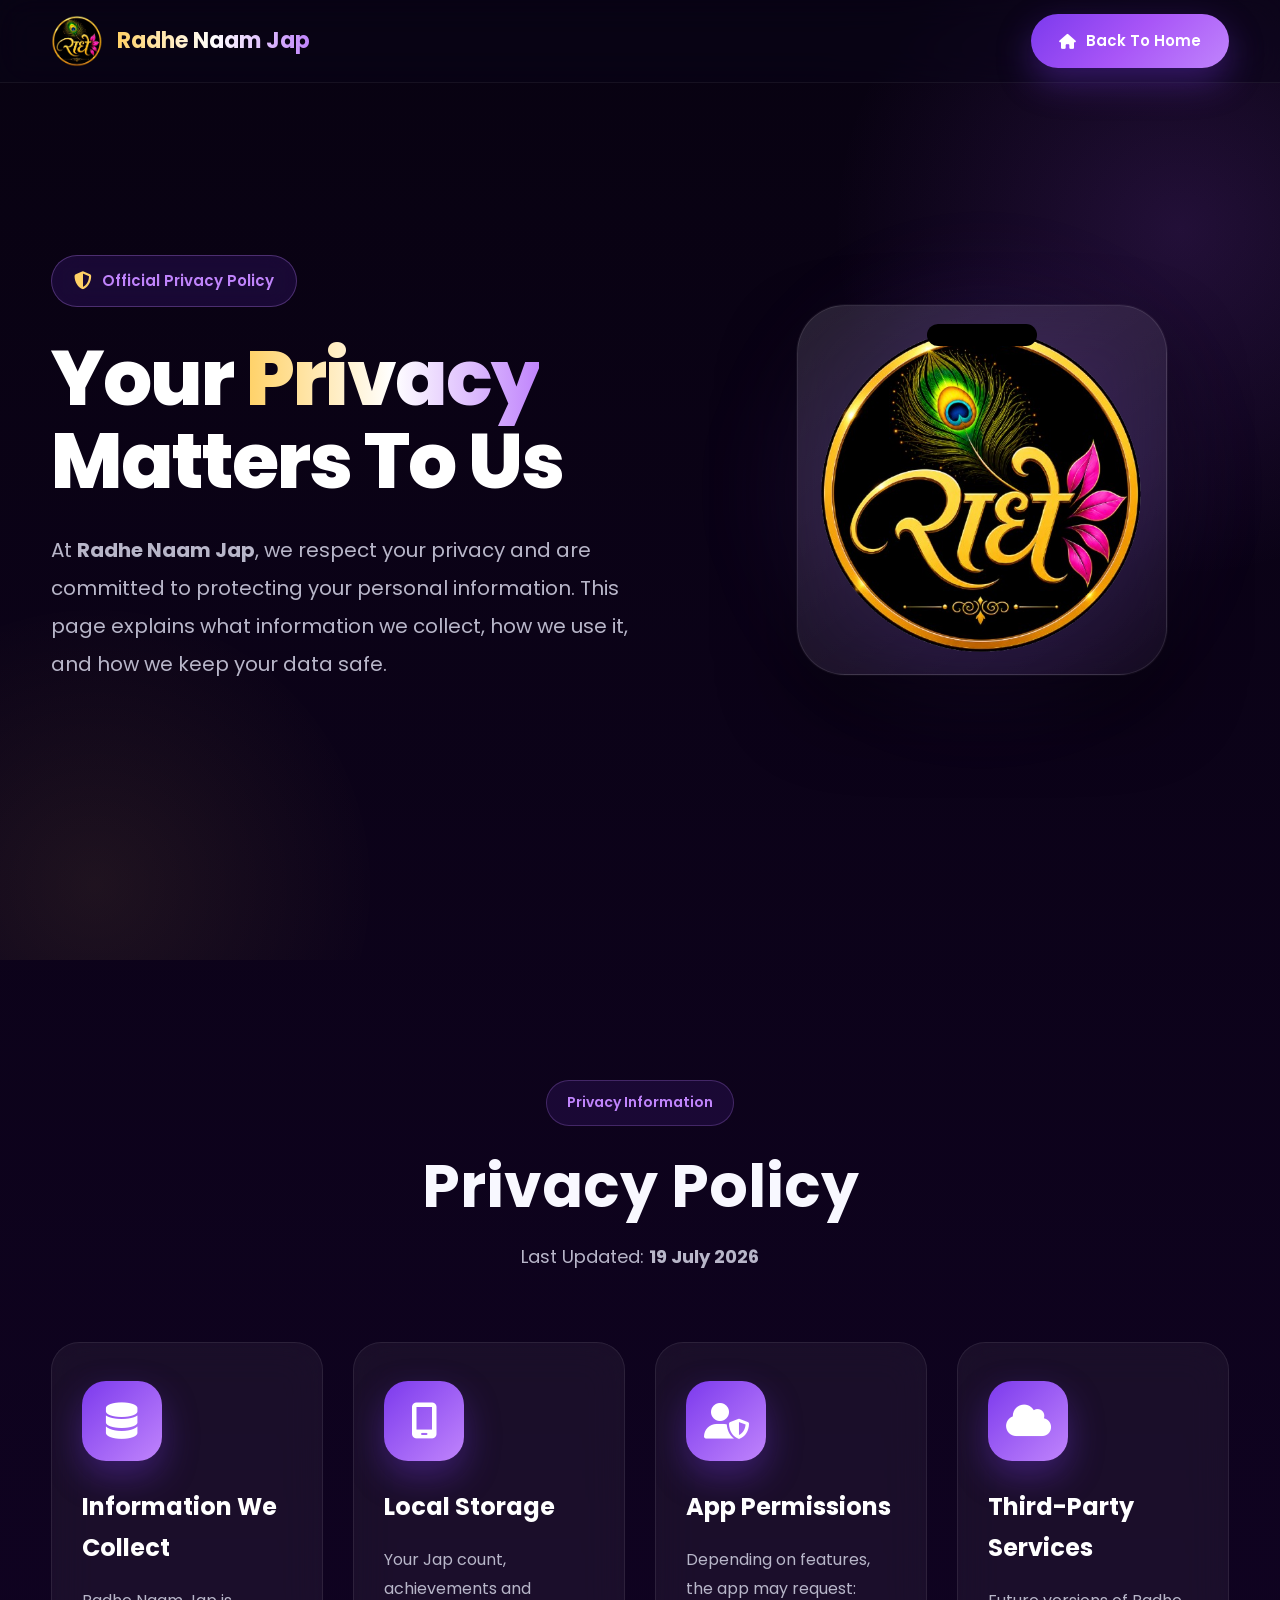
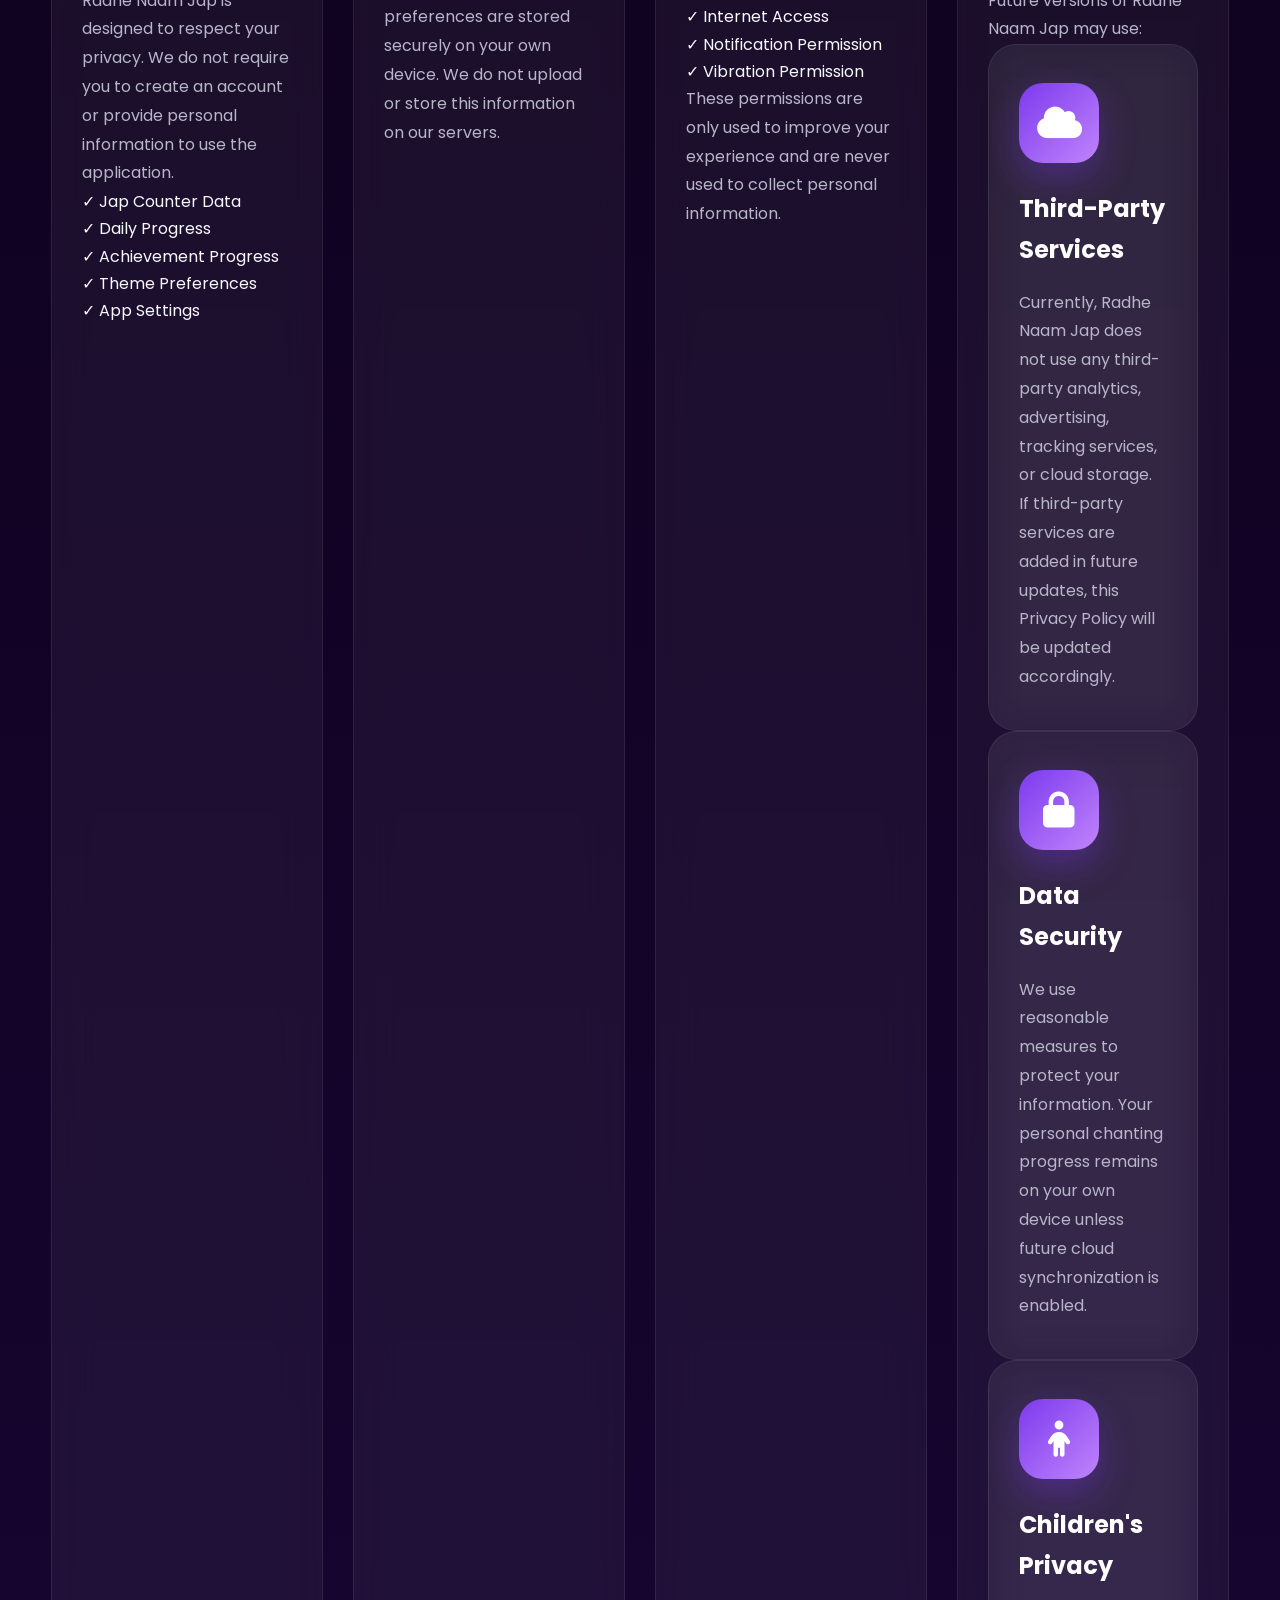
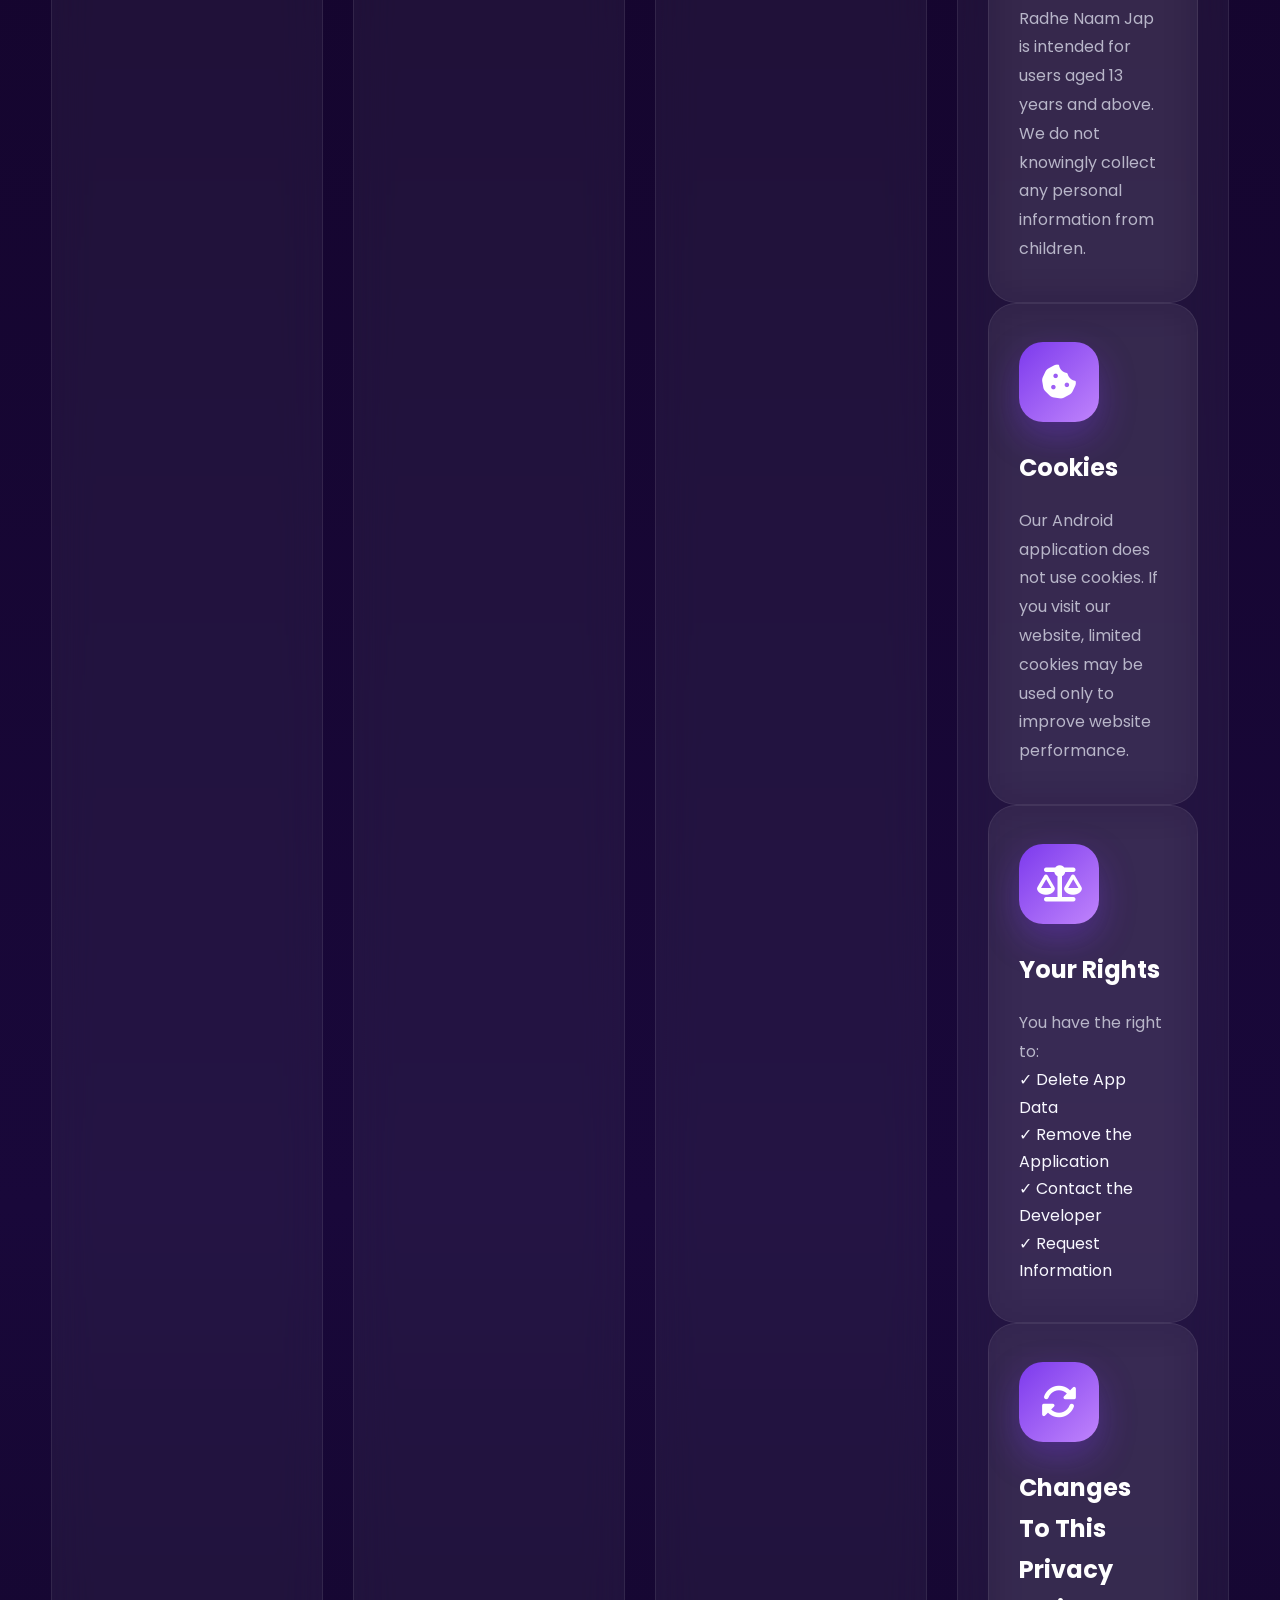
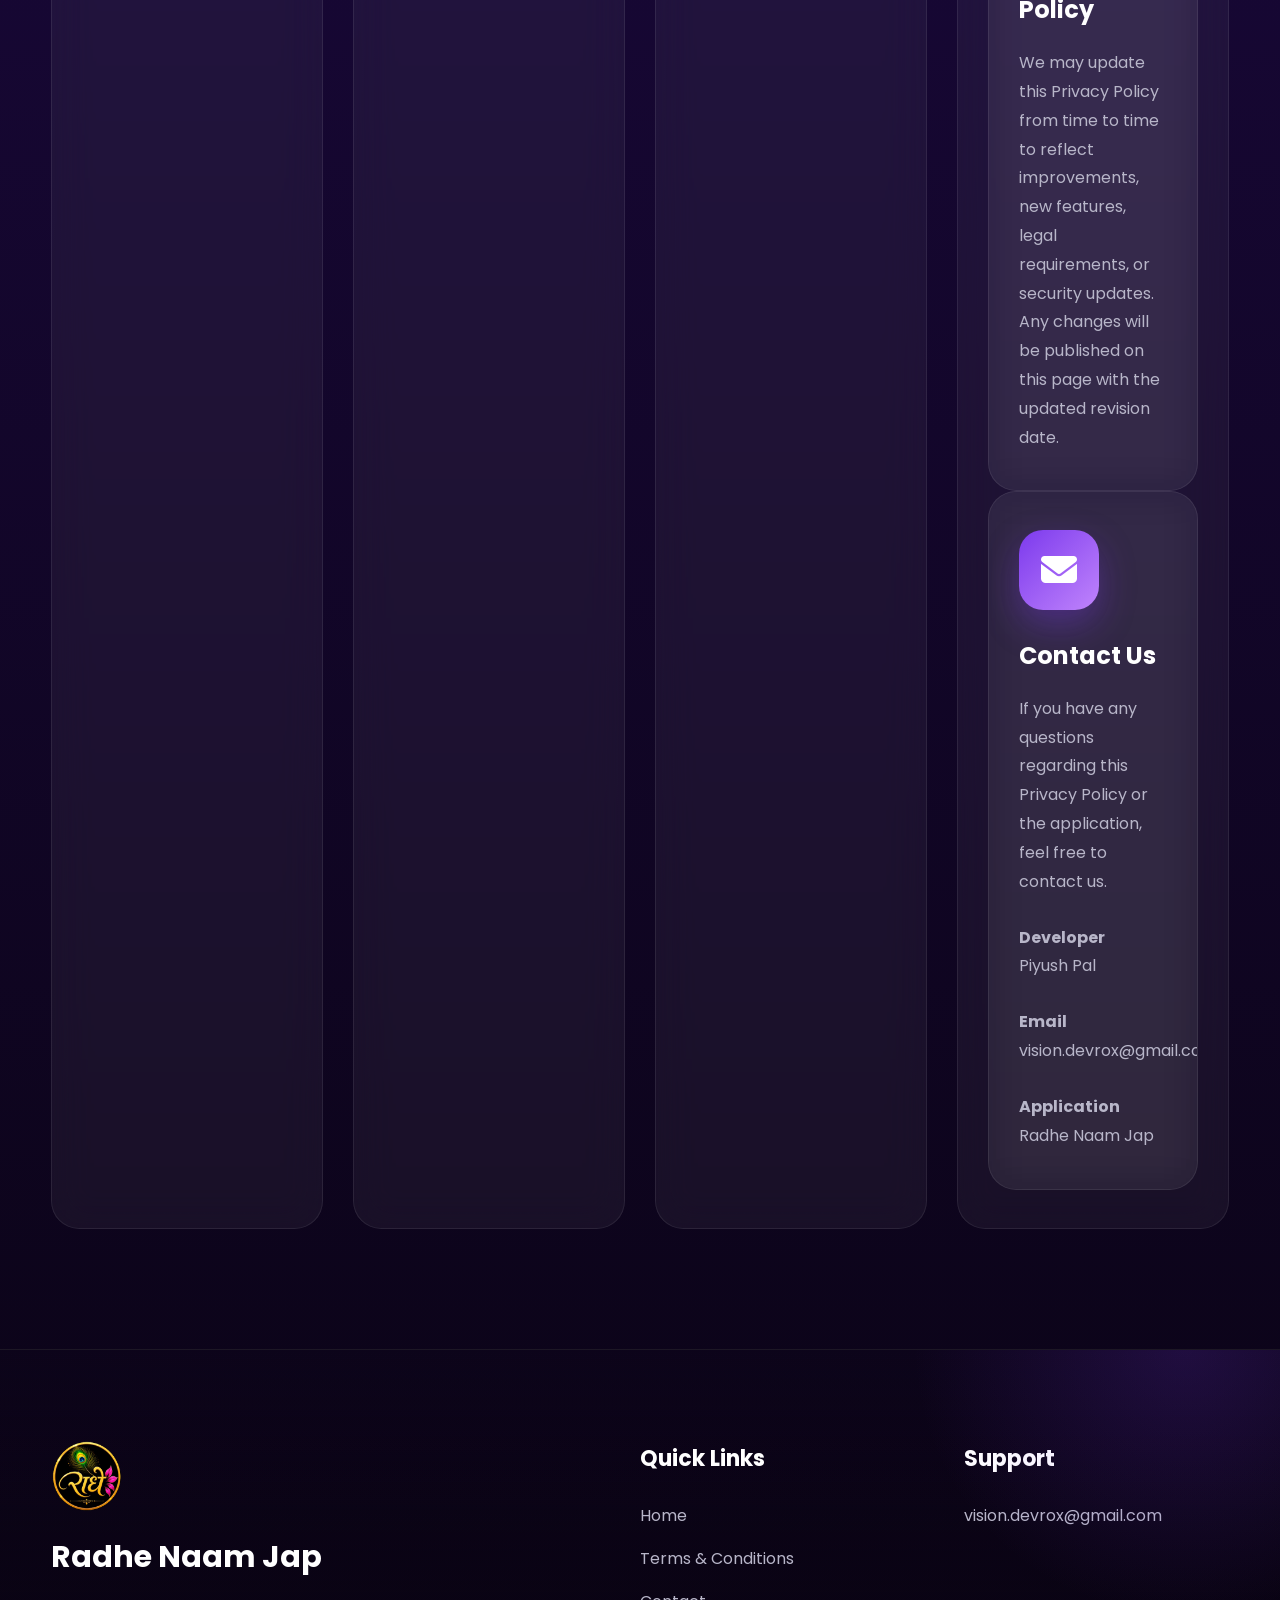
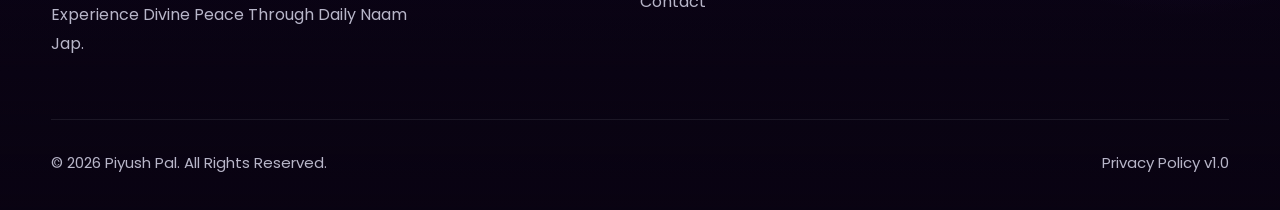
==== commit 8a4849d4: "Add privacy policy page" ====
--- a/pages/privacy.html
+++ b/pages/privacy.html
@@ -197,7 +197,7 @@
                 <p>
 
                     Last Updated:
-                    <strong>11 July 2026</strong>
+                    <strong>19 July 2026</strong>
 
                 </p>
 
@@ -347,23 +347,35 @@
 
                     <ul>
 
-                        <li>Firebase Analytics</li>
-
-                        <li>Firebase Crashlytics</li>
-
-                        <li>Google Play Services</li>
-
-                    </ul>
-
-                    <p>
-
-                        These services help improve stability,
-                        security and performance.
-
-                    </p>
-
-                </div>
-
+                       <div class="feature-card">
+
+    <div class="feature-icon">
+
+        <i class="fa-solid fa-cloud"></i>
+
+    </div>
+
+    <h3>
+
+        Third-Party Services
+
+    </h3>
+
+    <p>
+
+        Currently, Radhe Naam Jap does not use any third-party analytics,
+        advertising, tracking services, or cloud storage.
+
+    </p>
+
+    <p>
+
+        If third-party services are added in future updates,
+        this Privacy Policy will be updated accordingly.
+
+    </p>
+
+</div>
                 <!-- ==========================================
                      5. DATA SECURITY
                 =========================================== -->
@@ -413,16 +425,15 @@
 
                     </h3>
 
-                    <p>
-
-                        Radhe Naam Jap is suitable for users
-                        of all ages.
-
-                        We do not knowingly collect any personal
-                        information from children.
-
-                    </p>
-
+                   <p>
+
+    Radhe Naam Jap is intended for users
+    aged 13 years and above.
+
+    We do not knowingly collect any
+    personal information from children.
+
+</p>
                 </div>
 
                 <!-- ==========================================
